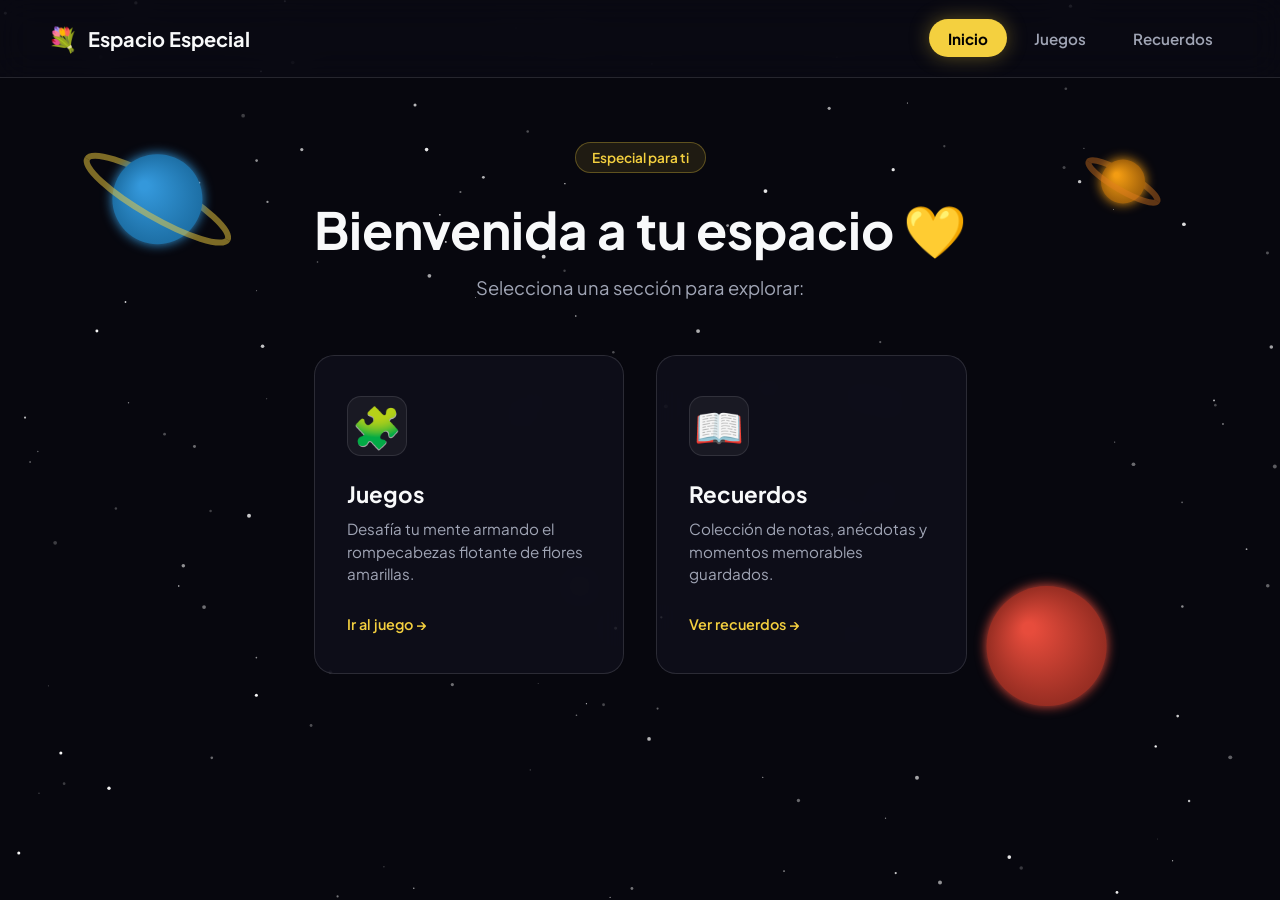
==== index.html @ 234f464f "Publicación inicial del proyecto" ====
<!DOCTYPE html>
<html lang="es">
<head>
    <meta charset="UTF-8">
    <meta name="viewport" content="width=device-width, initial-scale=1.0">
    <title>Espacio Especial 💛</title>
    <link rel="preconnect" href="https://fonts.googleapis.com">
    <link rel="preconnect" href="https://fonts.gstatic.com" crossorigin>
    <link href="https://fonts.googleapis.com/css2?family=Plus+Jakarta+Sans:wght@300;400;600;700&display=swap" rel="stylesheet">
    <link rel="stylesheet" href="style.css">
</head>
<body>
    <canvas id="fondo-espacial"></canvas>

    <header class="navbar">
        <a href="index.html" class="logo">
            <span class="logo-icon">💐</span>
            <span class="logo-text">Espacio Especial</span>
        </a>
        <nav class="nav-links">
            <a href="index.html" class="btn-nav active">Inicio</a>
            <a href="juegos.html" class="btn-nav">Juegos</a>
            <a href="recuerdos.html" class="btn-nav">Recuerdos</a>
        </nav>
    </header>

    <main class="hero-container">
        <span class="badge">Especial para ti</span>
        <h1>Bienvenida a tu espacio 💛</h1>
        <p class="subtitulo">Selecciona una sección para explorar:</p>
        
        <div class="grid-menu">
            <a href="juegos.html" class="tarjeta-menu">
                <div class="icono-wrapper">🧩</div>
                <h2>Juegos</h2>
                <p>Desafía tu mente armando el rompecabezas flotante de flores amarillas.</p>
                <span class="link-action">Ir al juego →</span>
            </a>

            <a href="recuerdos.html" class="tarjeta-menu">
                <div class="icono-wrapper">📖</div>
                <h2>Recuerdos</h2>
                <p>Colección de notas, anécdotas y momentos memorables guardados.</p>
                <span class="link-action">Ver recuerdos →</span>
            </a>
        </div>
    </main>

    <script src="fondo.js"></script>
</body>
</html>
---- style.css ----
:root {
    --bg-dark: #07070e;
    --primary-yellow: #f4d03f;
    --primary-glow: rgba(244, 208, 63, 0.35);
    --glass-bg: rgba(18, 18, 32, 0.65);
    --glass-border: rgba(255, 255, 255, 0.12);
    --glass-border-hover: rgba(244, 208, 63, 0.5);
    --text-main: #f8f9fa;
    --text-muted: #a0a5b5;
    --font-family: 'Plus Jakarta Sans', system-ui, -apple-system, sans-serif;
}

* {
    margin: 0;
    padding: 0;
    box-sizing: border-box;
    font-family: var(--font-family);
    -webkit-font-smoothing: antialiased;
}

body {
    background-color: var(--bg-dark);
    color: var(--text-main);
    display: flex;
    flex-direction: column;
    min-height: 100vh;
    overflow-x: hidden;
    position: relative;
}

#fondo-espacial {
    position: fixed;
    top: 0;
    left: 0;
    width: 100%;
    height: 100%;
    z-index: 1;
    pointer-events: none;
}

.navbar {
    position: relative;
    z-index: 100;
    display: flex;
    justify-content: space-between;
    align-items: center;
    padding: 1.2rem 3rem;
    background: rgba(10, 10, 20, 0.7);
    backdrop-filter: blur(16px);
    border-bottom: 1px solid var(--glass-border);
}

.logo {
    display: flex;
    align-items: center;
    gap: 0.6rem;
    font-weight: 700;
    font-size: 1.25rem;
    color: var(--text-main);
    text-decoration: none;
}

.logo-icon {
    font-size: 1.5rem;
}

.nav-links {
    display: flex;
    gap: 0.5rem;
}

.btn-nav {
    background: transparent;
    color: var(--text-muted);
    font-size: 0.95rem;
    font-weight: 600;
    padding: 0.6rem 1.2rem;
    border-radius: 30px;
    text-decoration: none;
    transition: all 0.25s ease;
}

.btn-nav:hover {
    color: var(--text-main);
    background: rgba(255, 255, 255, 0.05);
}

.btn-nav.active {
    background: var(--primary-yellow);
    color: #000;
    font-weight: 700;
    box-shadow: 0 0 20px var(--primary-glow);
}

.hero-container {
    position: relative;
    z-index: 10;
    display: flex;
    flex-direction: column;
    align-items: center;
    justify-content: center;
    padding: 4rem 1.5rem;
    text-align: center;
    max-width: 1100px;
    margin: 0 auto;
}

.badge {
    background: rgba(244, 208, 63, 0.1);
    color: var(--primary-yellow);
    border: 1px solid rgba(244, 208, 63, 0.3);
    padding: 0.4rem 1rem;
    border-radius: 20px;
    font-size: 0.85rem;
    font-weight: 600;
    margin-bottom: 1.5rem;
}

.hero-container h1 {
    font-size: 3.2rem;
    font-weight: 700;
    margin-bottom: 0.8rem;
}

.subtitulo {
    font-size: 1.15rem;
    color: var(--text-muted);
    margin-bottom: 3.5rem;
}

.grid-menu {
    display: grid;
    grid-template-columns: repeat(auto-fit, minmax(280px, 1fr));
    gap: 2rem;
    width: 100%;
}

.tarjeta-menu {
    background: var(--glass-bg);
    backdrop-filter: blur(12px);
    border: 1px solid var(--glass-border);
    border-radius: 20px;
    padding: 2.5rem 2rem;
    text-decoration: none;
    transition: all 0.35s ease;
    display: flex;
    flex-direction: column;
    align-items: flex-start;
    text-align: left;
}

.tarjeta-menu:hover {
    transform: translateY(-8px);
    border-color: var(--glass-border-hover);
    box-shadow: 0 15px 35px rgba(0, 0, 0, 0.4), 0 0 30px var(--primary-glow);
    background: rgba(25, 25, 45, 0.8);
}

.icono-wrapper {
    font-size: 2.5rem;
    background: rgba(255, 255, 255, 0.05);
    width: 60px;
    height: 60px;
    display: flex;
    align-items: center;
    justify-content: center;
    border-radius: 14px;
    margin-bottom: 1.5rem;
    border: 1px solid rgba(255, 255, 255, 0.1);
}

.tarjeta-menu h2 {
    color: var(--text-main);
    font-size: 1.4rem;
    font-weight: 700;
    margin-bottom: 0.6rem;
}

.tarjeta-menu p {
    color: var(--text-muted);
    font-size: 0.95rem;
    line-height: 1.5;
    margin-bottom: 1.8rem;
}

.link-action {
    color: var(--primary-yellow);
    font-weight: 600;
    font-size: 0.9rem;
    margin-top: auto;
}

.contenedor-vista {
    position: relative;
    z-index: 10;
    padding: 3rem 1.5rem;
    max-width: 900px;
    margin: 0 auto;
    width: 100%;
}

.section-title {
    text-align: center;
    margin-bottom: 3rem;
}

.section-title h2 {
    font-size: 2.4rem;
    font-weight: 700;
    margin-bottom: 0.5rem;
}

.section-title p {
    color: var(--text-muted);
    font-size: 1.05rem;
}

.tarjeta-contenido {
    background: var(--glass-bg);
    backdrop-filter: blur(12px);
    border: 1px solid var(--glass-border);
    border-radius: 16px;
    padding: 2rem;
    margin-bottom: 1.5rem;
}

.tag {
    display: inline-block;
    background: rgba(244, 208, 63, 0.15);
    color: var(--primary-yellow);
    font-size: 0.75rem;
    font-weight: 700;
    text-transform: uppercase;
    padding: 0.3rem 0.8rem;
    border-radius: 8px;
    margin-bottom: 1rem;
}

.tarjeta-contenido h3 {
    font-size: 1.3rem;
    margin-bottom: 0.6rem;
}

.tarjeta-contenido p {
    color: var(--text-muted);
    line-height: 1.6;
}

.juego-header {
    text-align: center;
    margin-bottom: 1rem;
}

.juego-header h2 {
    font-size: 2rem;
    margin-bottom: 0.4rem;
}

.juego-header p {
    color: var(--text-muted);
    font-size: 0.95rem;
}

.contenedor-juego {
    display: flex;
    justify-content: center;
    align-items: center;
    padding: 2rem 1rem;
    min-height: 380px;
}

.tablero-puzzle {
    display: grid;
    grid-template-columns: repeat(3, 100px);
    grid-template-rows: repeat(3, 100px);
    gap: 3px;
    background-color: rgba(255, 255, 255, 0.05);
    padding: 8px;
    border-radius: 16px;
    border: 2px solid var(--primary-yellow);
    box-shadow: 0 0 35px var(--primary-glow);
}

.espacio-puzzle {
    width: 100px;
    height: 100px;
    background-color: rgba(10, 10, 20, 0.8);
    border: 1px dashed rgba(244, 208, 63, 0.3);
    border-radius: 6px;
    overflow: hidden;
}

.pieza-puzzle {
    position: fixed;
    z-index: 20;
    width: 100px;
    height: 100px;
    background-image: url('flores-amarillas.jpg');
    background-size: 300px 300px;
    cursor: grab;
    border: 1px solid rgba(255, 255, 255, 0.5);
    border-radius: 12px;
    box-shadow: 0 12px 30px rgba(0, 0, 0, 0.7);
    will-change: transform;
}

.pieza-puzzle:hover {
    animation-play-state: paused !important;
    transform: scale(1.18) !important;
    z-index: 40;
    box-shadow: 0 0 30px var(--primary-yellow);
    transition: transform 0.25s ease;
}

.espacio-puzzle .pieza-puzzle {
    position: static !important;
    animation: none !important;
    transform: none !important;
    box-shadow: none;
    border-radius: 0;
    width: 100%;
    height: 100%;
}

.controles {
    padding: 2rem;
    text-align: center;
}

.btn-primary {
    padding: 0.9rem 2rem;
    font-size: 1rem;
    font-weight: 700;
    background-color: var(--primary-yellow);
    color: #000;
    border: none;
    border-radius: 30px;
    cursor: pointer;
    box-shadow: 0 0 20px var(--primary-glow);
    transition: all 0.3s ease;
}

.btn-primary:hover {
    transform: translateY(-2px);
    box-shadow: 0 0 30px var(--primary-yellow);
    background-color: #fff;
}
/* SELECTOR DE PESTAÑAS DE JUEGO */
.selector-juegos {
    display: flex;
    justify-content: center;
    gap: 0.8rem;
    margin-top: 1.5rem;
    flex-wrap: wrap;
}

.tab-btn {
    background: rgba(255, 255, 255, 0.05);
    border: 1px solid var(--glass-border);
    color: var(--text-muted);
    padding: 0.6rem 1.2rem;
    border-radius: 20px;
    font-weight: 600;
    cursor: pointer;
    transition: all 0.3s ease;
}

.tab-btn:hover {
    color: var(--text-main);
    background: rgba(255, 255, 255, 0.1);
}

.tab-btn.active {
    background: var(--primary-yellow);
    color: #000;
    border-color: var(--primary-yellow);
    box-shadow: 0 0 15px var(--primary-glow);
}

.panel-juego {
    display: none;
    flex-direction: column;
    align-items: center;
    width: 100%;
}

.panel-juego.activo {
    display: flex;
}

.stats-juego {
    display: flex;
    gap: 2rem;
    font-size: 1.1rem;
    margin-bottom: 1.5rem;
    color: var(--text-muted);
}

.stats-juego strong {
    color: var(--primary-yellow);
}

/* JUEGO DE MEMORIA */
.grid-memoria {
    display: grid;
    grid-template-columns: repeat(4, 1fr);
    gap: 1rem;
    max-width: 500px;
    width: 100%;
    margin: 0 auto;
}

.carta-memoria {
    aspect-ratio: 1;
    background: var(--glass-bg);
    border: 1px solid var(--glass-border);
    border-radius: 12px;
    display: flex;
    align-items: center;
    justify-content: center;
    font-size: 2rem;
    cursor: pointer;
    user-select: none;
    transition: transform 0.3s ease, background 0.3s ease, border-color 0.3s ease;
    transform-style: preserve-3d;
}

.carta-memoria:hover {
    border-color: var(--primary-yellow);
    transform: scale(1.03);
}

.carta-memoria.revelada {
    background: rgba(244, 208, 63, 0.2);
    border-color: var(--primary-yellow);
}

.carta-memoria.emparejada {
    background: rgba(46, 204, 113, 0.2);
    border-color: #2ecc71;
    cursor: default;
}

/* JUEGO DE ATRAPA FLORES */
.area-reflejos {
    position: relative;
    width: 100%;
    max-width: 600px;
    height: 350px;
    background: var(--glass-bg);
    border: 1px solid var(--glass-border);
    border-radius: 16px;
    overflow: hidden;
    display: flex;
    align-items: center;
    justify-content: center;
}

.instruccion-game {
    color: var(--text-muted);
    text-align: center;
    padding: 2rem;
}

.item-reflejo {
    position: absolute;
    font-size: 2.2rem;
    cursor: pointer;
    user-select: none;
    animation: aparecer 0.2s ease-out;
    transition: transform 0.1s ease;
}

.item-reflejo:active {
    transform: scale(1.3);
}

@keyframes aparecer {
    from { transform: scale(0); }
    to { transform: scale(1); }
}
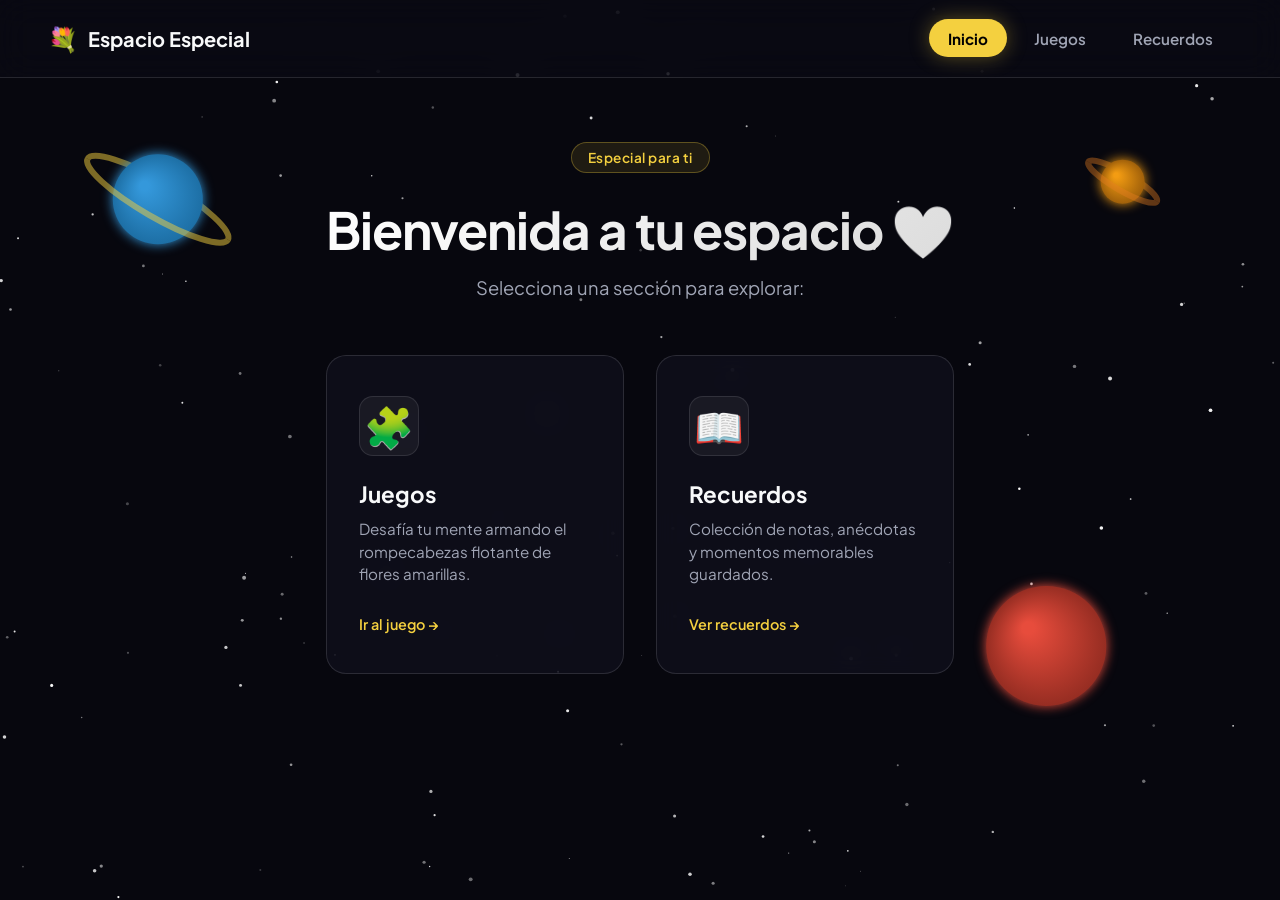
==== commit 0ebf9cde: "Muevo el contenido de regalo2 a la raíz para GitHub Pages" ====
--- a/index.html
+++ b/index.html
@@ -7,7 +7,10 @@
     <link rel="preconnect" href="https://fonts.googleapis.com">
     <link rel="preconnect" href="https://fonts.gstatic.com" crossorigin>
     <link href="https://fonts.googleapis.com/css2?family=Plus+Jakarta+Sans:wght@300;400;600;700&display=swap" rel="stylesheet">
-    <link rel="stylesheet" href="style.css">
+    
+    <!-- Rutas relativas corregidas (sin barra inicial) -->
+    <link rel="stylesheet" href="css/global.css">
+    <link rel="stylesheet" href="css/style.css">
 </head>
 <body>
     <canvas id="fondo-espacial"></canvas>
@@ -19,8 +22,8 @@
         </a>
         <nav class="nav-links">
             <a href="index.html" class="btn-nav active">Inicio</a>
-            <a href="juegos.html" class="btn-nav">Juegos</a>
-            <a href="recuerdos.html" class="btn-nav">Recuerdos</a>
+            <a href="html/juegos.html" class="btn-nav">Juegos</a>
+            <a href="html/recuerdos.html" class="btn-nav">Recuerdos</a>
         </nav>
     </header>
 
@@ -30,14 +33,14 @@
         <p class="subtitulo">Selecciona una sección para explorar:</p>
         
         <div class="grid-menu">
-            <a href="juegos.html" class="tarjeta-menu">
+            <a href="html/juegos.html" class="tarjeta-menu">
                 <div class="icono-wrapper">🧩</div>
                 <h2>Juegos</h2>
                 <p>Desafía tu mente armando el rompecabezas flotante de flores amarillas.</p>
                 <span class="link-action">Ir al juego →</span>
             </a>
 
-            <a href="recuerdos.html" class="tarjeta-menu">
+            <a href="html/recuerdos.html" class="tarjeta-menu">
                 <div class="icono-wrapper">📖</div>
                 <h2>Recuerdos</h2>
                 <p>Colección de notas, anécdotas y momentos memorables guardados.</p>
@@ -46,6 +49,7 @@
         </div>
     </main>
 
-    <script src="fondo.js"></script>
+    <!-- Ruta relativa corregida -->
+    <script src="js/fondo.js"></script>
 </body>
 </html>
--- a/css/global.css
+++ b/css/global.css
@@ -0,0 +1,139 @@
+:root {
+    --bg-dark: #07070e;
+    --primary-yellow: #f4d03f;
+    --primary-glow: rgba(244, 208, 63, 0.35);
+    --glass-bg: rgba(18, 18, 32, 0.65);
+    --glass-border: rgba(255, 255, 255, 0.12);
+    --glass-border-hover: rgba(244, 208, 63, 0.5);
+    --text-main: #f8f9fa;
+    --text-muted: #a0a5b5;
+    --font-family: 'Plus Jakarta Sans', system-ui, -apple-system, sans-serif;
+}
+
+* {
+    margin: 0;
+    padding: 0;
+    box-sizing: border-box;
+    font-family: var(--font-family);
+    -webkit-font-smoothing: antialiased;
+}
+
+/* Normalización de botones e inputs */
+button, input {
+    font-family: inherit;
+    touch-action: manipulation;
+}
+
+body {
+    background-color: var(--bg-dark);
+    color: var(--text-main);
+    display: flex;
+    flex-direction: column;
+    min-height: 100vh;
+    overflow-x: hidden;
+    position: relative;
+}
+
+/* Canvas de fondo espacial */
+#fondo-espacial {
+    position: fixed;
+    top: 0;
+    left: 0;
+    width: 100%;
+    height: 100%;
+    z-index: 1;
+    pointer-events: none;
+}
+
+/* Barra de Navegación */
+.navbar {
+    position: relative;
+    z-index: 100;
+    display: flex;
+    justify-content: space-between;
+    align-items: center;
+    padding: 1.2rem 3rem;
+    background: rgba(10, 10, 20, 0.7);
+    backdrop-filter: blur(16px);
+    -webkit-backdrop-filter: blur(16px);
+    border-bottom: 1px solid var(--glass-border);
+}
+
+.logo {
+    display: flex;
+    align-items: center;
+    gap: 0.6rem;
+    font-weight: 700;
+    font-size: 1.25rem;
+    color: var(--text-main);
+    text-decoration: none;
+}
+
+.logo-icon {
+    font-size: 1.5rem;
+}
+
+.nav-links {
+    display: flex;
+    gap: 0.5rem;
+}
+
+.btn-nav {
+    background: transparent;
+    color: var(--text-muted);
+    font-size: 0.95rem;
+    font-weight: 600;
+    padding: 0.6rem 1.2rem;
+    border-radius: 30px;
+    text-decoration: none;
+    transition: all 0.25s ease;
+}
+
+.btn-nav:hover {
+    color: var(--text-main);
+    background: rgba(255, 255, 255, 0.05);
+}
+
+.btn-nav.active {
+    background: var(--primary-yellow);
+    color: #000;
+    font-weight: 700;
+    box-shadow: 0 0 20px var(--primary-glow);
+}
+
+/* Contenedor General de Vistas */
+.contenedor-vista {
+    position: relative;
+    z-index: 10;
+    padding: 3rem 1.5rem;
+    max-width: 900px;
+    margin: 0 auto;
+    width: 100%;
+}
+
+.section-title {
+    text-align: center;
+    margin-bottom: 2rem;
+}
+
+.section-title h2 {
+    font-size: 2.4rem;
+    font-weight: 700;
+    margin-bottom: 0.5rem;
+}
+
+.section-title p {
+    color: var(--text-muted);
+    font-size: 1.05rem;
+}
+
+/* Adaptación Móvil */
+@media (max-width: 768px) {
+    .navbar {
+        padding: 1rem 1.5rem;
+    }
+    .btn-nav {
+        padding: 0.5rem 0.8rem;
+        font-size: 0.85rem;
+    }
+}
--- a/css/style.css
+++ b/css/style.css
@@ -0,0 +1,111 @@
+/* PÁGINA DE INICIO (INDEX) */
+.hero-container {
+    position: relative;
+    z-index: 10;
+    display: flex;
+    flex-direction: column;
+    align-items: center;
+    justify-content: center;
+    padding: 4rem 1.5rem;
+    text-align: center;
+    max-width: 1100px;
+    margin: 0 auto;
+}
+
+.badge {
+    background: rgba(244, 208, 63, 0.1);
+    color: var(--primary-yellow);
+    border: 1px solid rgba(244, 208, 63, 0.3);
+    padding: 0.4rem 1rem;
+    border-radius: 20px;
+    font-size: 0.85rem;
+    font-weight: 600;
+    margin-bottom: 1.5rem;
+    letter-spacing: 0.5px;
+}
+
+.hero-container h1 {
+    font-size: 3.2rem;
+    font-weight: 700;
+    letter-spacing: -1px;
+    background: linear-gradient(135deg, #ffffff 0%, #dcdcdc 100%);
+    -webkit-background-clip: text;
+    -webkit-text-fill-color: transparent;
+    margin-bottom: 0.8rem;
+}
+
+.subtitulo {
+    font-size: 1.15rem;
+    color: var(--text-muted);
+    margin-bottom: 3.5rem;
+    font-weight: 400;
+}
+
+.grid-menu {
+    display: grid;
+    grid-template-columns: repeat(auto-fit, minmax(280px, 1fr));
+    gap: 2rem;
+    width: 100%;
+}
+
+.tarjeta-menu {
+    background: var(--glass-bg);
+    backdrop-filter: blur(12px);
+    -webkit-backdrop-filter: blur(12px);
+    border: 1px solid var(--glass-border);
+    border-radius: 20px;
+    padding: 2.5rem 2rem;
+    text-decoration: none;
+    transition: all 0.35s cubic-bezier(0.4, 0, 0.2, 1);
+    display: flex;
+    flex-direction: column;
+    align-items: flex-start;
+    text-align: left;
+}
+
+.tarjeta-menu:hover {
+    transform: translateY(-8px);
+    border-color: var(--glass-border-hover);
+    box-shadow: 0 15px 35px rgba(0, 0, 0, 0.4), 0 0 30px var(--primary-glow);
+    background: rgba(25, 25, 45, 0.8);
+}
+
+.icono-wrapper {
+    font-size: 2.5rem;
+    background: rgba(255, 255, 255, 0.05);
+    width: 60px;
+    height: 60px;
+    display: flex;
+    align-items: center;
+    justify-content: center;
+    border-radius: 14px;
+    margin-bottom: 1.5rem;
+    border: 1px solid rgba(255, 255, 255, 0.1);
+}
+
+.tarjeta-menu h2 {
+    color: var(--text-main);
+    font-size: 1.4rem;
+    font-weight: 700;
+    margin-bottom: 0.6rem;
+}
+
+.tarjeta-menu p {
+    color: var(--text-muted);
+    font-size: 0.95rem;
+    line-height: 1.5;
+    margin-bottom: 1.8rem;
+}
+
+.link-action {
+    color: var(--primary-yellow);
+    font-weight: 600;
+    font-size: 0.9rem;
+    margin-top: auto;
+}
+
+@media (max-width: 768px) {
+    .hero-container h1 {
+        font-size: 2.2rem;
+    }
+}
